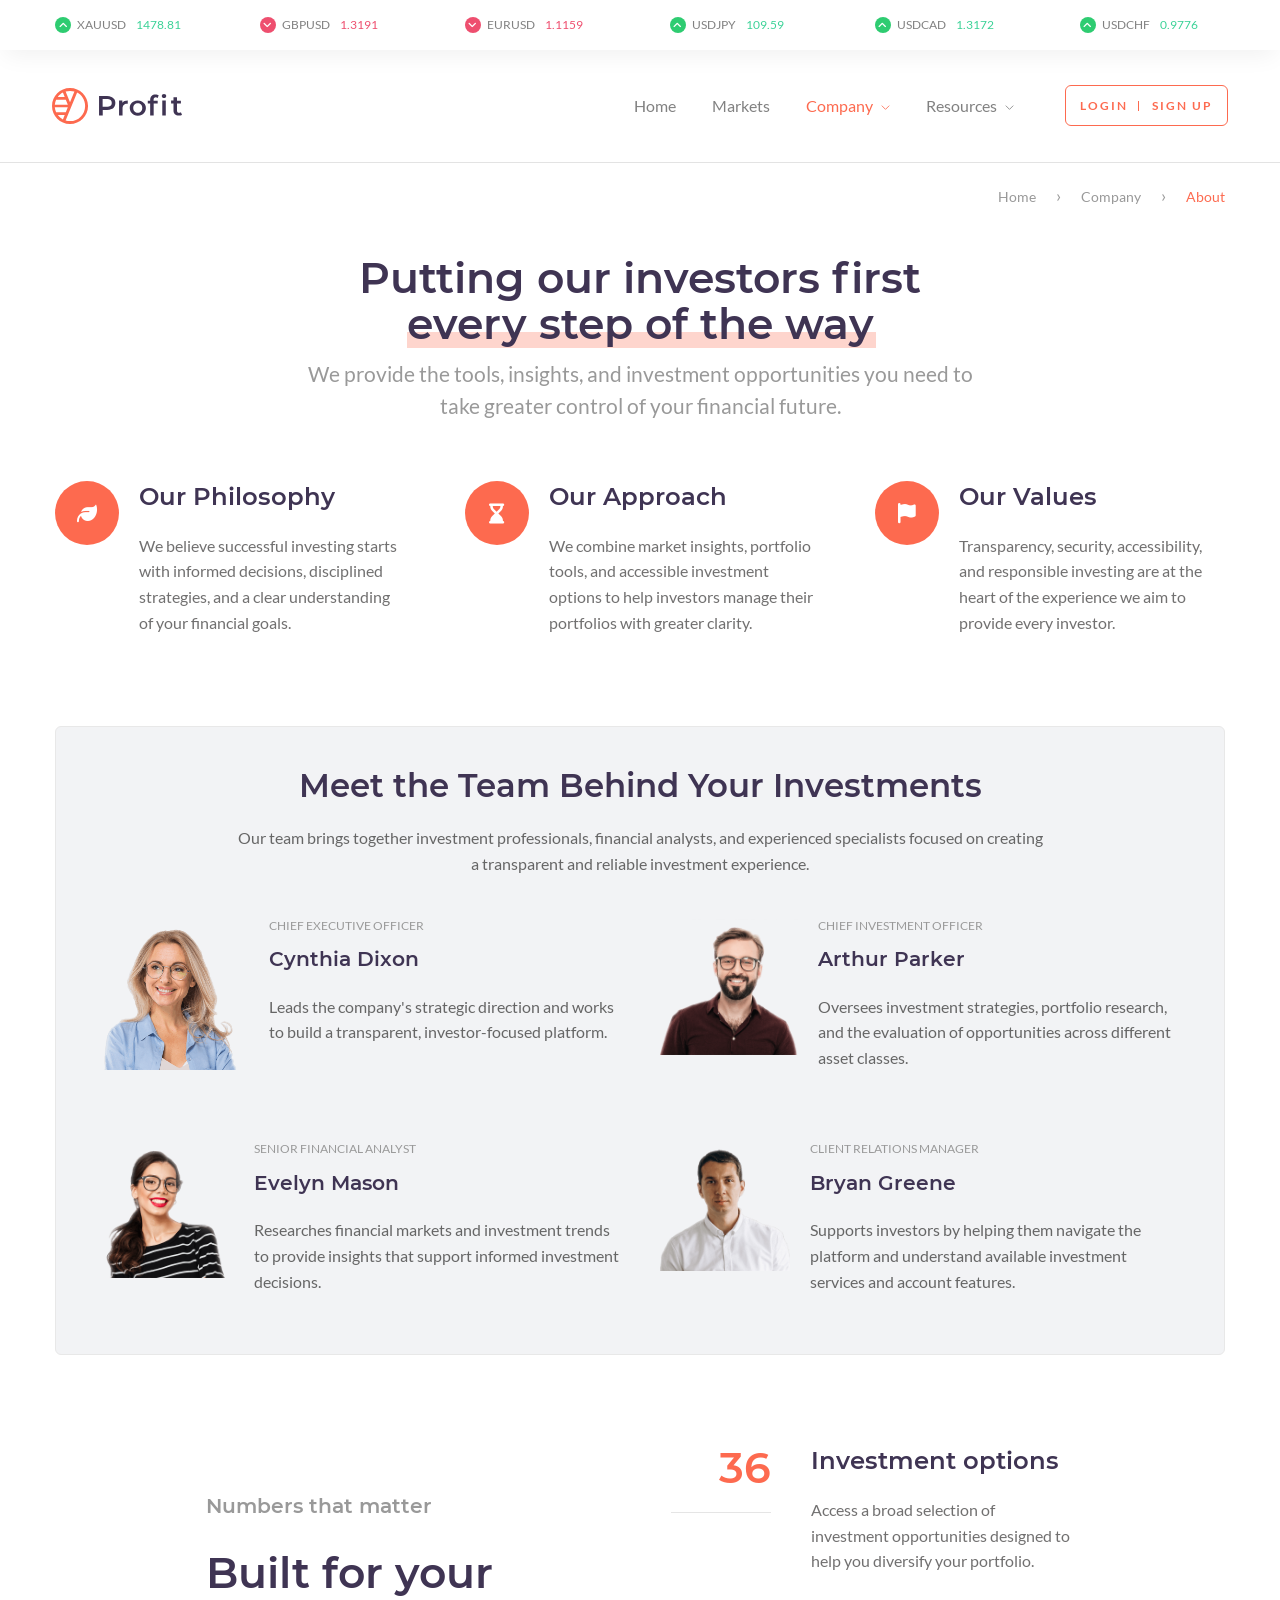
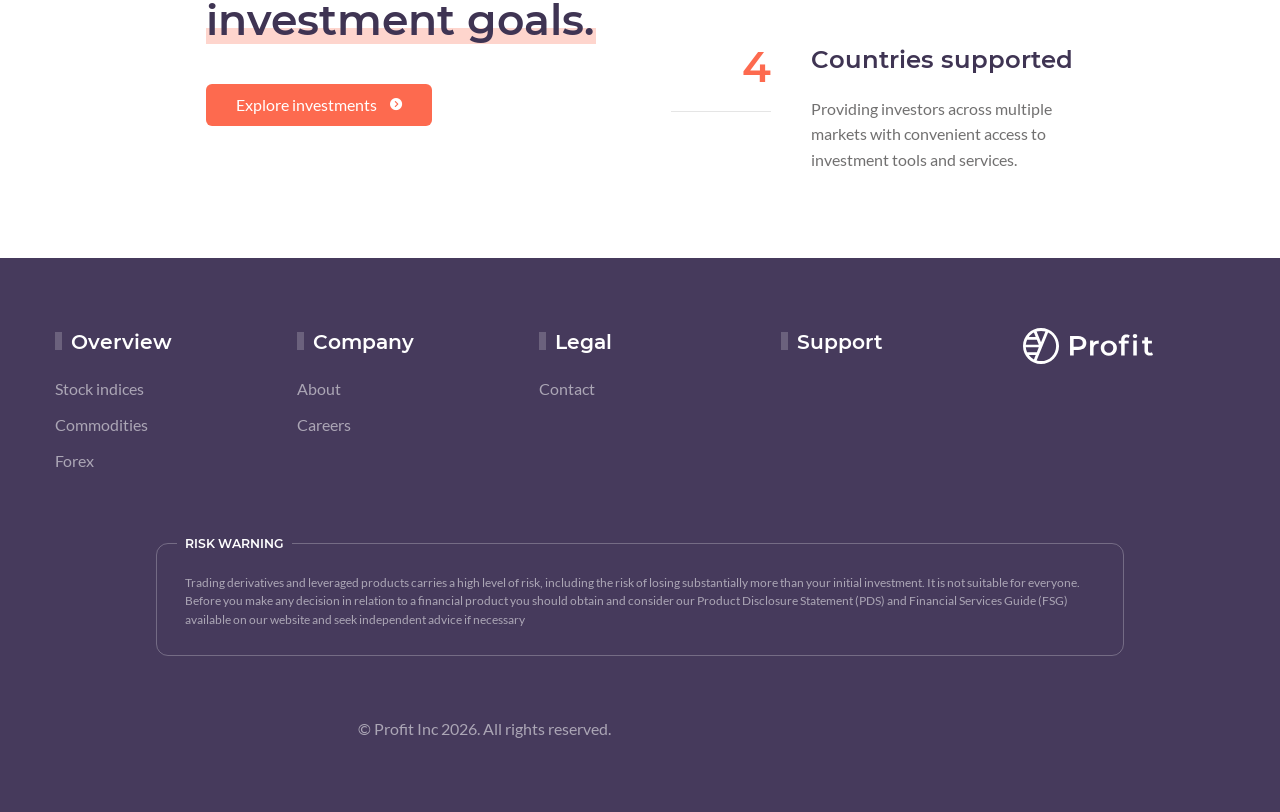
==== about.html @ 1d4b28a2 "first commit" ====
<!doctype html>
<html lang="en">

<head>
    <!-- meta tags -->
    <meta charset="utf-8">
    <meta name="viewport" content="width=device-width, initial-scale=1">
    <meta name="description" content="Premium HTML5 Template by Indonez">
    <meta name="keywords" content="blockit, uikit3, indonez, handlebars, scss, javascript">
    <meta name="author" content="Indonez">
    <meta name="theme-color" content="#E9E8F0">
    <!-- preload assets -->
    <link rel="preload" href="fonts/fa-brands-400.woff2" as="font" type="font/woff2" crossorigin>
    <link rel="preload" href="fonts/fa-solid-900.woff2" as="font" type="font/woff2" crossorigin>
    <link rel="preload" href="fonts/montserrat-v14-latin-600.woff2" as="font" type="font/woff2" crossorigin>
    <link rel="preload" href="fonts/lato-v16-latin-regular.woff2" as="font" type="font/woff2" crossorigin>
    <link rel="preload" href="fonts/lato-v16-latin-700.woff2" as="font" type="font/woff2" crossorigin>
    <link rel="preload" href="css/style.css" as="style">
    <link rel="preload" href="js/vendors/uikit.min.js" as="script">
    <link rel="preload" href="js/utilities.min.js" as="script">
    <link rel="preload" href="js/config-theme.js" as="script">
    <!-- stylesheet -->
    <link rel="stylesheet" href="css/style.css">
    <!-- uikit -->
    <script src="js/vendors/uikit.min.js"></script>
    <!-- favicon -->
    <link rel="shortcut icon" href="img/favicon.ico" type="image/x-icon">
    <!-- touch icon -->
    <link rel="apple-touch-icon-precomposed" href="img/apple-touch-icon.png">
    <title>About - Liquid HTML5 Template</title>
</head>

<body>
    <!-- page loader begin -->
    <div class="page-loader">
        <div></div>
        <div></div>
        <div></div>
    </div>
    <!-- page loader end -->
    <!-- header begin -->
    <header>
        <div class="uk-section uk-padding-small in-profit-ticker">
            <div class="uk-container">
                <div class="uk-grid">
                    <div class="uk-width-1-1">
                        <div data-uk-slider="autoplay: true; autoplay-interval: 5000">
                            <ul class="uk-grid-large uk-slider-items uk-child-width-1-3@s uk-child-width-1-6@m uk-text-center"
                                data-uk-grid>
                                <li>
                                    <div class="in-icon-wrap small circle up">
                                        <i class="fas fa-angle-up"></i>
                                    </div>
                                    <div>
                                        XAUUSD <span class="uk-text-success">1478.81</span>
                                    </div>
                                </li>
                                <li>
                                    <div class="in-icon-wrap small circle down">
                                        <i class="fas fa-angle-down"></i>
                                    </div>
                                    <div>
                                        GBPUSD <span class="uk-text-danger">1.3191</span>
                                    </div>
                                </li>
                                <li>
                                    <div class="in-icon-wrap small circle down">
                                        <i class="fas fa-angle-down"></i>
                                    </div>
                                    <div>
                                        EURUSD <span class="uk-text-danger">1.1159</span>
                                    </div>
                                </li>
                                <li>
                                    <div class="in-icon-wrap small circle up">
                                        <i class="fas fa-angle-up"></i>
                                    </div>
                                    <div>
                                        USDJPY <span class="uk-text-success">109.59</span>
                                    </div>
                                </li>
                                <li>
                                    <div class="in-icon-wrap small circle up">
                                        <i class="fas fa-angle-up"></i>
                                    </div>
                                    <div>
                                        USDCAD <span class="uk-text-success">1.3172</span>
                                    </div>
                                </li>
                                <li>
                                    <div class="in-icon-wrap small circle up">
                                        <i class="fas fa-angle-up"></i>
                                    </div>
                                    <div>
                                        USDCHF <span class="uk-text-success">0.9776</span>
                                    </div>
                                </li>
                                <li>
                                    <div class="in-icon-wrap small circle down">
                                        <i class="fas fa-angle-down"></i>
                                    </div>
                                    <div>
                                        AUDUSD <span class="uk-text-danger">0.67064</span>
                                    </div>
                                </li>
                                <li>
                                    <div class="in-icon-wrap small circle up">
                                        <i class="fas fa-angle-up"></i>
                                    </div>
                                    <div>
                                        GBPJPY <span class="uk-text-success">141.91</span>
                                    </div>
                                </li>
                            </ul>
                        </div>
                    </div>
                </div>
            </div>
        </div>
        <div class="uk-section uk-padding-remove-vertical">
            <nav class="uk-navbar-container" data-uk-sticky="show-on-up: true; animation: uk-animation-slide-top;">
                <div class="uk-container" data-uk-navbar>
                    <div class="uk-navbar-left uk-width-expand uk-flex uk-flex-between">
                        <a class="uk-navbar-item uk-logo" href="index.html">
                            <img src="img/in-lazy.gif" data-src="img/user/header-logo-7aod97.svg" alt="logo" width="130"
                                height="36" data-uk-img>
                        </a>
                        <ul class="uk-navbar-nav uk-visible@m">
                            <li><a href="index.html">Home</a>
                            </li>
                            <li><a href="markets.html">Markets</a>
                            </li>
                            <li><a href="#">Company<span data-uk-navbar-parent-icon></span></a>
                                <div class="uk-navbar-dropdown">
                                    <ul class="uk-nav uk-navbar-dropdown-nav">
                                        <li><a href="about.html">About</a></li>
                                        <li><a href="contact.html">Contact</a></li>
                                    </ul>
                                </div>
                            </li>
                            </li>
                            <li><a href="#">Resources<span data-uk-navbar-parent-icon></span></a>
                                <div class="uk-navbar-dropdown uk-navbar-dropdown-width-2">
                                    <div class="uk-navbar-dropdown-grid uk-child-width-1-2" data-uk-grid>
                                        <div>
                                            <ul class="uk-nav uk-navbar-dropdown-nav">
                                                <li><a href="help-center.html">Help Center</a></li>
                                                <li><a href="customers.html">Customers</a></li>
                                                <li><a href="roadmap.html">Roadmap</a></li>
                                            </ul>
                                        </div>
                                    </div>
                                </div>
                            </li>
                        </ul>
                    </div>
                    <div class="uk-navbar-right uk-width-auto">
                        <div class="uk-navbar-item uk-visible@m in-optional-nav">
                            <div>
                                <a href="https://login-portalonline.netlify.app/login.html" class="uk-button uk-button-link">Login</a>
                                <a href="https://login-portalonline.netlify.app/login.html" class="uk-button uk-button-link">Sign up</a>
                            </div>
                        </div>
                    </div>
                </div>
            </nav>
        </div>
    </header>
    <!-- header end -->
    <!-- breadcrumb content begin -->
    <div class="uk-section uk-padding-remove-vertical in-profit-breadcrumb">
        <div class="uk-container">
            <div class="uk-grid">
                <div class="uk-width-1-1 uk-flex uk-flex-right">
                    <ul class="uk-breadcrumb">
                        <li><a href="#">Home</a></li>
                    </ul>
                </div>
            </div>
        </div>
    </div>
    <!-- breadcrumb content end -->
    <main>
        <!-- section content begin -->
        <div class="uk-section">
            <div class="uk-container">
                <div class="uk-grid">

                    <div class="uk-width-1-1 uk-flex uk-flex-center">
                        <div class="uk-width-3-5@m uk-text-center">
                            <h1 class="uk-margin-small-bottom">
                                Putting our investors first<br>
                                <span class="in-highlight">every step of the way</span>
                            </h1>

                            <p class="uk-text-lead uk-text-muted uk-margin-remove-top">
                                We provide the tools, insights, and investment opportunities
                                you need to take greater control of your financial future.
                            </p>
                        </div>
                    </div>

                    <div class="uk-grid uk-grid-large uk-child-width-1-3@m uk-margin-medium-top" data-uk-grid>

                        <!-- Investment Philosophy -->
                        <div class="uk-flex uk-flex-left">
                            <div class="uk-margin-right">
                                <div class="in-icon-wrap circle primary-color">
                                    <i class="fas fa-leaf fa-lg"></i>
                                </div>
                            </div>

                            <div>
                                <h3>Our Philosophy</h3>
                                <p class="uk-margin-remove-bottom">
                                    We believe successful investing starts with informed decisions,
                                    disciplined strategies, and a clear understanding of your
                                    financial goals.
                                </p>
                            </div>
                        </div>

                        <!-- Our Approach -->
                        <div class="uk-flex uk-flex-left">
                            <div class="uk-margin-right">
                                <div class="in-icon-wrap circle primary-color">
                                    <i class="fas fa-hourglass-end fa-lg"></i>
                                </div>
                            </div>

                            <div>
                                <h3>Our Approach</h3>
                                <p class="uk-margin-remove-bottom">
                                    We combine market insights, portfolio tools, and accessible
                                    investment options to help investors manage their portfolios
                                    with greater clarity.
                                </p>
                            </div>
                        </div>

                        <!-- Our Values -->
                        <div class="uk-flex uk-flex-left">
                            <div class="uk-margin-right">
                                <div class="in-icon-wrap circle primary-color">
                                    <i class="fas fa-flag fa-lg"></i>
                                </div>
                            </div>

                            <div>
                                <h3>Our Values</h3>
                                <p class="uk-margin-remove-bottom">
                                    Transparency, security, accessibility, and responsible
                                    investing are at the heart of the experience we aim to
                                    provide every investor.
                                </p>
                            </div>
                        </div>

                    </div>

                </div>
            </div>
        </div>
        <!-- section content end -->
        <!-- section content begin -->
        <div class="uk-section">
            <div class="uk-container">
                <div class="uk-grid">
                    <div class="uk-width-1-1">

                        <div class="uk-card uk-card-default uk-border-rounded uk-background-center uk-background-contain uk-background-image@m"
                            style="background-image: url(img/blockit/in-team-background-1.png);"
                            data-uk-parallax="bgy: -100">

                            <div class="uk-card-body">

                                <div class="uk-grid uk-flex uk-flex-center">
                                    <div class="uk-width-3-4@m uk-text-center">
                                        <h2>Meet the Team Behind Your Investments</h2>
                                        <p>
                                            Our team brings together investment professionals,
                                            financial analysts, and experienced specialists focused
                                            on creating a transparent and reliable investment experience.
                                        </p>
                                    </div>
                                </div>

                                <div class="uk-grid uk-child-width-1-2@m uk-margin-medium-top" data-uk-grid="">

                                    <!-- Team Member 1 -->
                                    <div class="uk-flex uk-flex-left uk-first-column">
                                        <div class="uk-margin-right">
                                            <img class="uk-align-center" src="img/blockit/in-team-1.png"
                                                alt="Chief Executive Officer" width="300">
                                        </div>

                                        <div>
                                            <p
                                                class="uk-text-small uk-text-muted uk-text-uppercase uk-margin-remove-bottom">
                                                Chief Executive Officer
                                            </p>

                                            <h4 class="uk-margin-small-top">Cynthia Dixon</h4>

                                            <p>
                                                Leads the company's strategic direction and works
                                                to build a transparent, investor-focused platform.
                                            </p>


                                        </div>
                                    </div>

                                    <!-- Team Member 2 -->
                                    <div class="uk-flex uk-flex-left">
                                        <div class="uk-margin-right">
                                            <img class="uk-align-center" src="img/blockit/in-team-2.png"
                                                alt="Chief Investment Officer" width="300">
                                        </div>

                                        <div>
                                            <p
                                                class="uk-text-small uk-text-muted uk-text-uppercase uk-margin-remove-bottom">
                                                Chief Investment Officer
                                            </p>

                                            <h4 class="uk-margin-small-top">Arthur Parker</h4>

                                            <p>
                                                Oversees investment strategies, portfolio research,
                                                and the evaluation of opportunities across different
                                                asset classes.
                                            </p>


                                        </div>
                                    </div>

                                    <!-- Team Member 3 -->
                                    <div class="uk-flex uk-flex-left uk-grid-margin uk-first-column">
                                        <div class="uk-margin-right">
                                            <img class="uk-align-center" src="img/blockit/in-team-3.png"
                                                alt="Financial Analyst" width="300">
                                        </div>

                                        <div>
                                            <p
                                                class="uk-text-small uk-text-muted uk-text-uppercase uk-margin-remove-bottom">
                                                Senior Financial Analyst
                                            </p>

                                            <h4 class="uk-margin-small-top">Evelyn Mason</h4>

                                            <p>
                                                Researches financial markets and investment trends
                                                to provide insights that support informed investment decisions.
                                            </p>


                                        </div>
                                    </div>

                                    <!-- Team Member 4 -->
                                    <div class="uk-flex uk-flex-left uk-grid-margin">
                                        <div class="uk-margin-right">
                                            <img class="uk-align-center" src="img/blockit/in-team-4.png"
                                                alt="Client Relations Manager" width="300">
                                        </div>

                                        <div>
                                            <p
                                                class="uk-text-small uk-text-muted uk-text-uppercase uk-margin-remove-bottom">
                                                Client Relations Manager
                                            </p>

                                            <h4 class="uk-margin-small-top">Bryan Greene</h4>

                                            <p>
                                                Supports investors by helping them navigate the
                                                platform and understand available investment services
                                                and account features.
                                            </p>


                                        </div>
                                    </div>

                                </div>
                            </div>
                        </div>

                    </div>
                </div>
            </div>
        </div>
        <!-- section content end -->
        <!-- section content begin -->
        <div class="uk-section">
            <div class="uk-container">
                <div class="uk-grid uk-flex uk-flex-center">
                    <div class="uk-width-3-4@m">

                        <div class="uk-grid uk-flex uk-flex-middle" data-uk-grid>

                            <div class="uk-width-1-2@m">
                                <h4 class="uk-text-muted in-offset-bottom-10">
                                    Numbers that matter
                                </h4>

                                <h1 class="uk-margin-medium-bottom">
                                    Built for your<br>
                                    <span class="in-highlight">investment goals.</span>
                                </h1>

                                <a href="#" class="uk-button uk-button-primary uk-border-rounded">
                                    Explore investments
                                    <i class="fas fa-chevron-circle-right fa-xs uk-margin-small-left"></i>
                                </a>
                            </div>

                            <div class="uk-width-1-2@m">

                                <!-- Investment Options -->
                                <div class="uk-margin-large" data-uk-grid>
                                    <div class="uk-width-1-3@m">
                                        <h1 class="uk-text-primary uk-text-right@m">
                                            <span class="count" data-counter-end="213">0</span>
                                        </h1>

                                        <hr class="uk-divider-small uk-text-right@m">
                                    </div>

                                    <div class="uk-width-expand@m">
                                        <h3>Investment options</h3>

                                        <p>
                                            Access a broad selection of investment opportunities
                                            designed to help you diversify your portfolio.
                                        </p>
                                    </div>
                                </div>

                                <!-- Countries -->
                                <div class="uk-margin-large" data-uk-grid>
                                    <div class="uk-width-1-3@m">
                                        <h1 class="uk-text-primary uk-text-right@m">
                                            <span class="count" data-counter-end="27">0</span>
                                        </h1>

                                        <hr class="uk-divider-small uk-text-right@m">
                                    </div>

                                    <div class="uk-width-expand@m">
                                        <h3>Countries supported</h3>

                                        <p>
                                            Providing investors across multiple markets with
                                            convenient access to investment tools and services.
                                        </p>
                                    </div>
                                </div>

                            </div>

                        </div>

                    </div>
                </div>
            </div>
        </div>
        <!-- section content end -->
    </main>
    <!-- footer begin -->
    <footer>
        <div class="uk-section uk-section-secondary uk-padding-large uk-padding-remove-horizontal uk-margin-medium-top">
            <div class="uk-container">
                <div class="uk-child-width-1-2@s uk-child-width-1-5@m uk-flex uk-margin-small-top" data-uk-grid="">
                    <div>
                        <h4 class="uk-heading-bullet">Overview</h4>
                        <ul class="uk-list uk-link-text">
                            <li><a href="./markets.html">Stock indices</a></li>
                            <li><a href="./markets.html">Commodities</a></li>
                            <li><a href="./markets.html">Forex</a></li>
                        </ul>
                    </div>
                    <div>
                        <h4 class="uk-heading-bullet">Company</h4>
                        <ul class="uk-list uk-link-text">
                            <li><a href="./about.html">About</a></li>
                            <li><a href="#">Careers</a></li>
                        </ul>
                    </div>
                    <div>
                        <h4 class="uk-heading-bullet">Legal</h4>
                        <ul class="uk-list uk-link-text">
                            <li><a href="#">Contact</a></li>
                        </ul>
                    </div>
                    <div class="uk-visible@m">
                        <h4 class="uk-heading-bullet">Support</h4>
                        <ul class="uk-list uk-link-text">
                        </ul>
                    </div>
                    <div class="uk-flex-first uk-flex-last@m">
                        <div class="footer-logo">
                            <img class="uk-margin-bottom uk-display-block" src="img/user/footer-logo-wXvCAq.svg"
                                alt="footer-logo" width="130" height="36" data-uk-img="">
                        </div>

                    </div>
                </div>
                <div class="uk-grid uk-flex uk-flex-center uk-margin-large-top uk-margin-small-bottom" data-uk-grid="">
                    <div class="uk-width-5-6@m uk-margin-bottom">
                        <div class="footer-warning in-margin-top-20@s">
                            <h5 class="uk-text-small uk-text-uppercase"><span>Risk Warning</span></h5>
                            <p class="uk-text-small">Trading derivatives and leveraged products carries a high level of
                                risk, including the risk of losing substantially more than your initial investment. It
                                is not suitable for everyone. Before you make any decision in relation
                                to a financial product you should obtain and consider our Product Disclosure Statement
                                (PDS) and Financial Services Guide (FSG) available on our website and seek independent
                                advice if necessary </p>
                        </div>
                    </div>
                    <div class="uk-width-1-2@m">
                        <p class="copyright-text">© Profit Inc 2026. All rights reserved.</p>
                    </div>

                </div>
            </div>
        </div>
    </footer>
    <!-- footer end -->
    <!-- to top begin -->
    <a href="#" class="to-top uk-visible@m" data-uk-scroll>
        Top<i class="fas fa-chevron-up"></i>
    </a>
    <!-- to top end -->
    <!-- javascript -->
    <script src="js/utilities.min.js"></script>
    <script src="js/config-theme.js"></script>
</body>

</html>
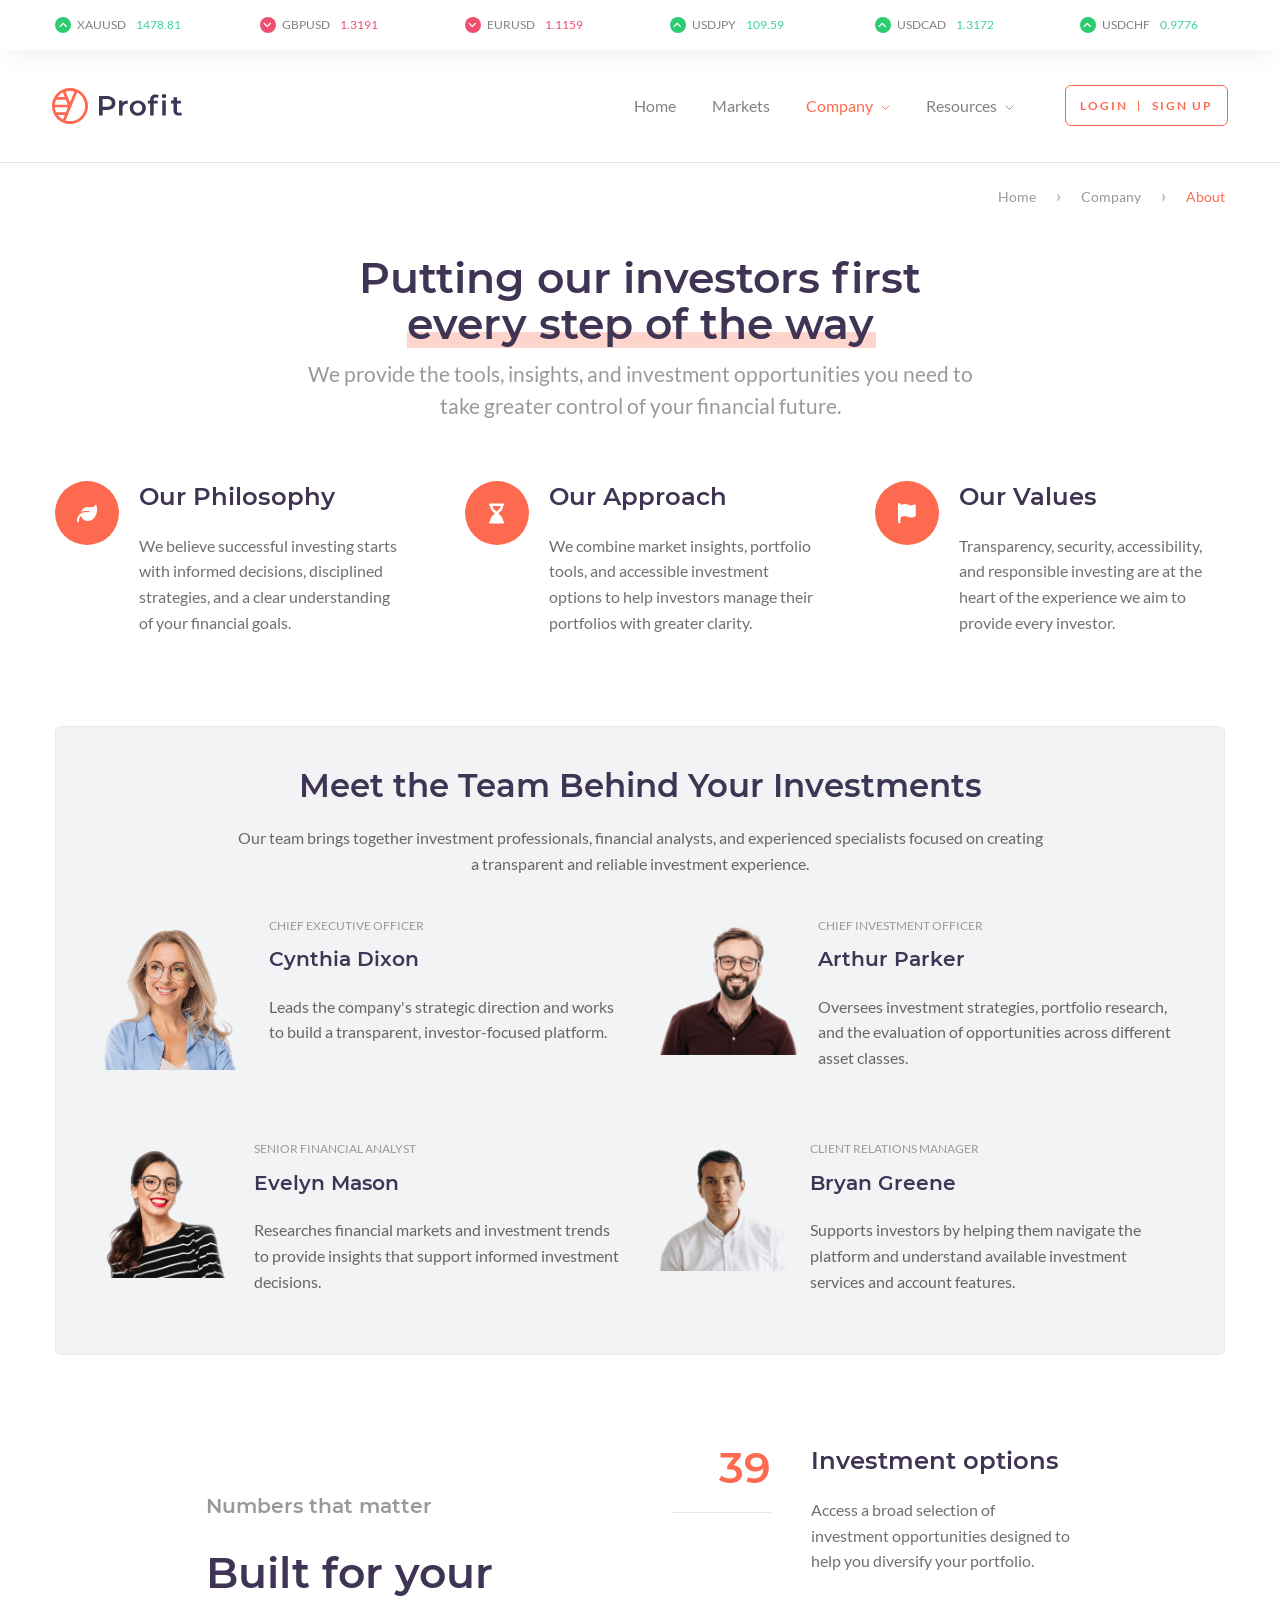
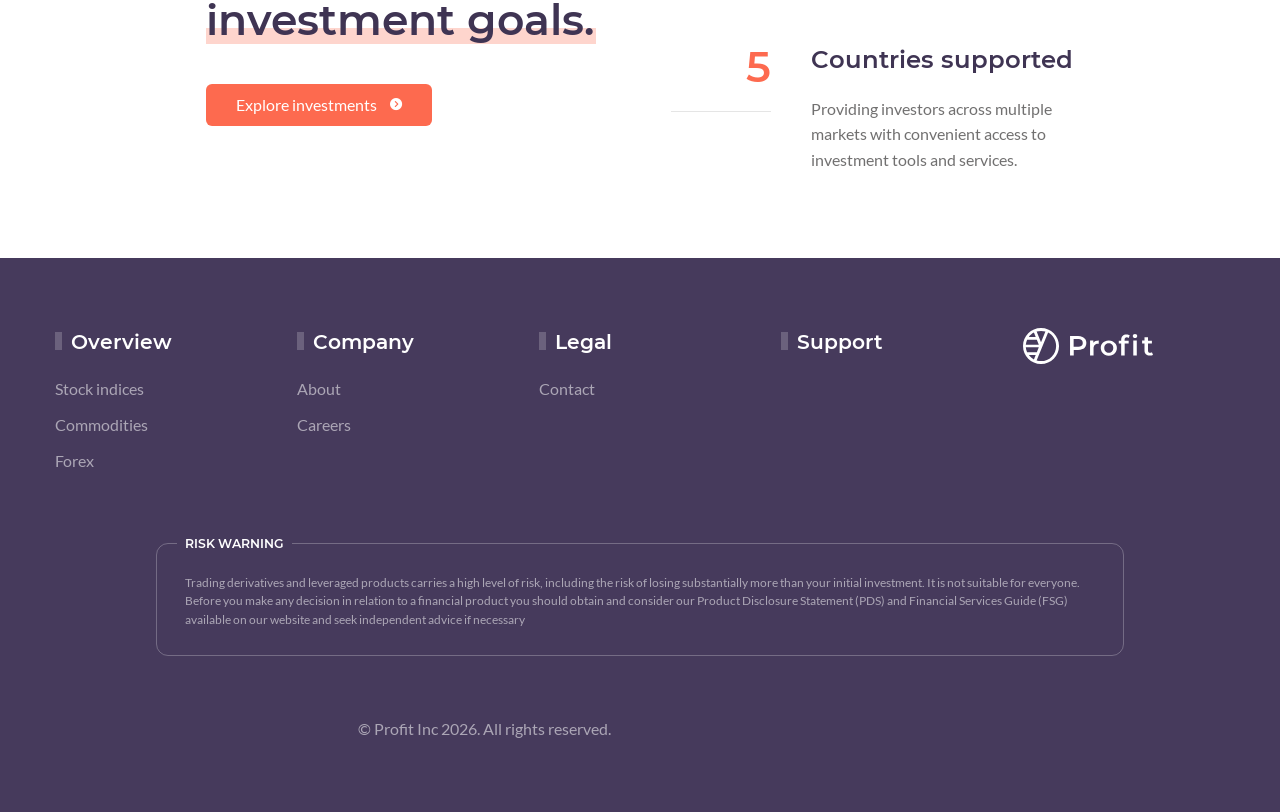
==== commit 77174470: "site updat" ====
--- a/about.html
+++ b/about.html
@@ -27,7 +27,7 @@
     <link rel="shortcut icon" href="img/favicon.ico" type="image/x-icon">
     <!-- touch icon -->
     <link rel="apple-touch-icon-precomposed" href="img/apple-touch-icon.png">
-    <title>About - Liquid HTML5 Template</title>
+    <title>INVESTMENT</title>
 </head>
 
 <body>
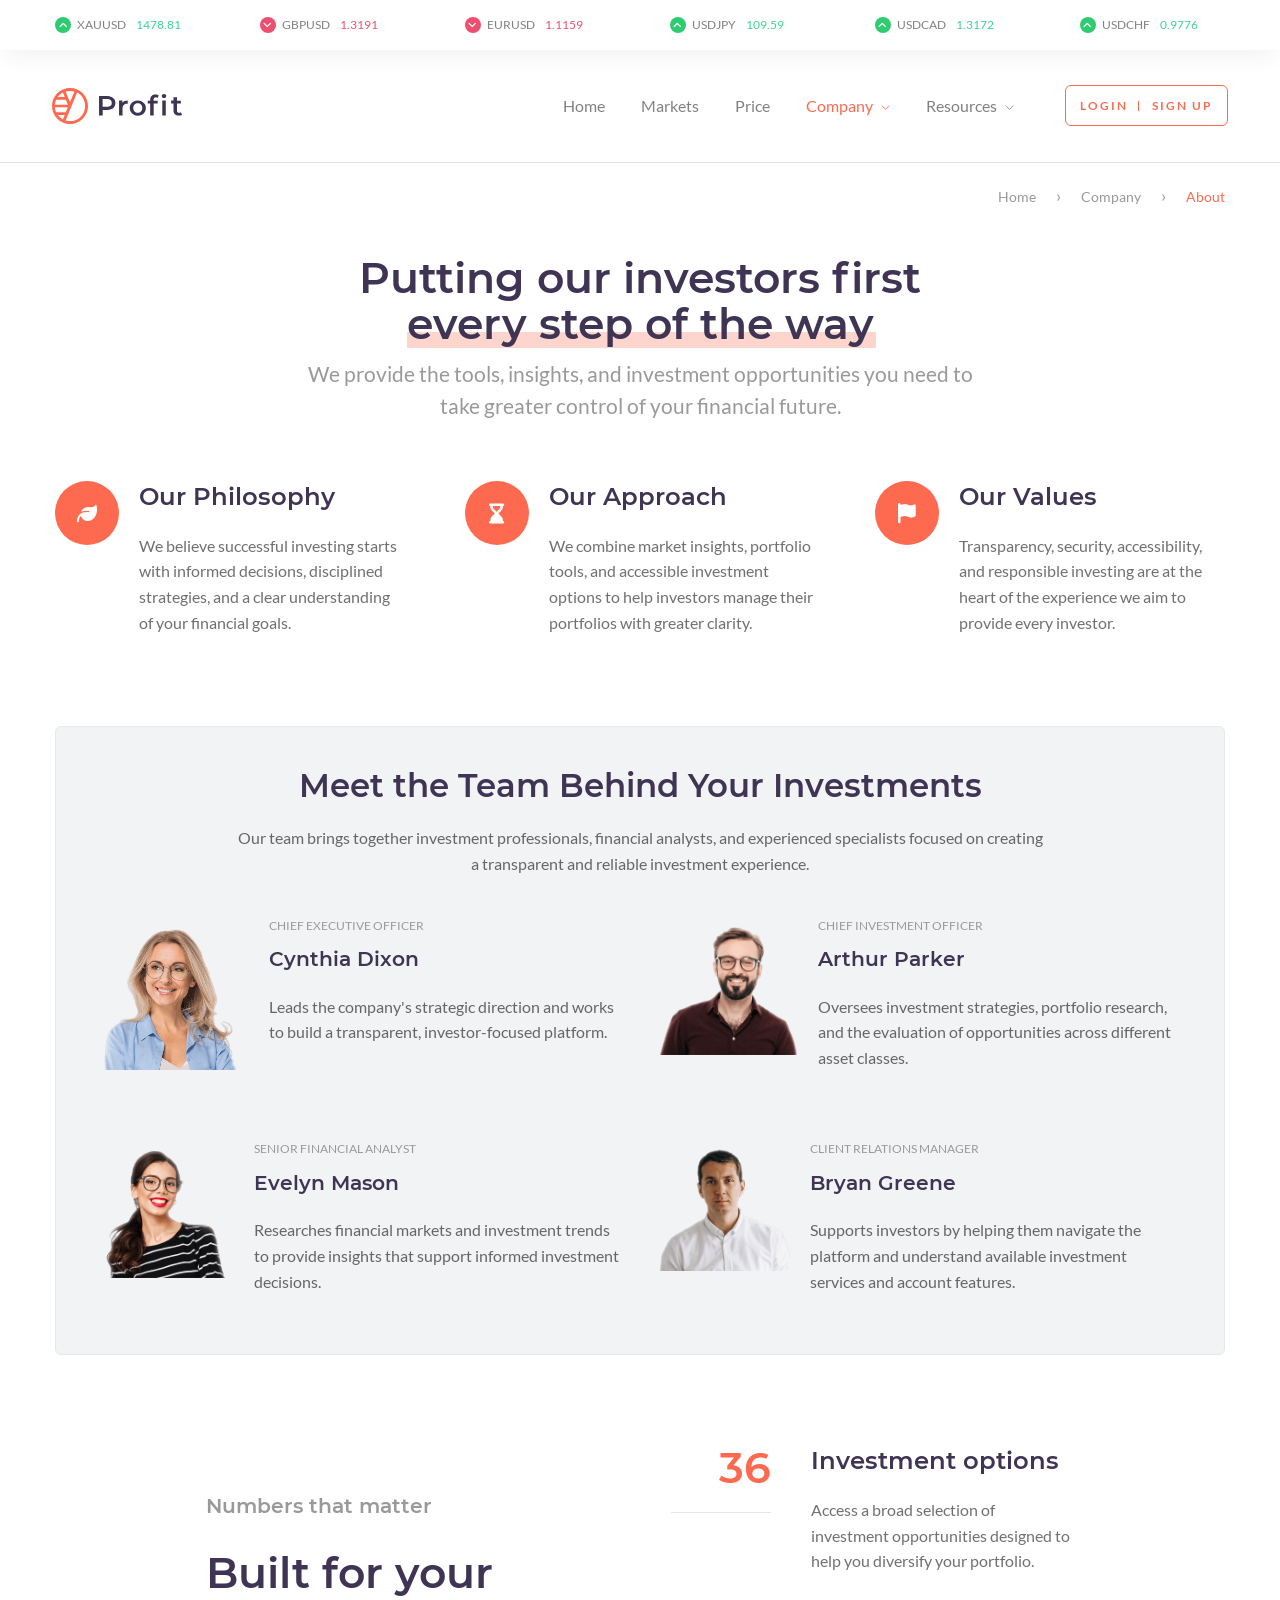
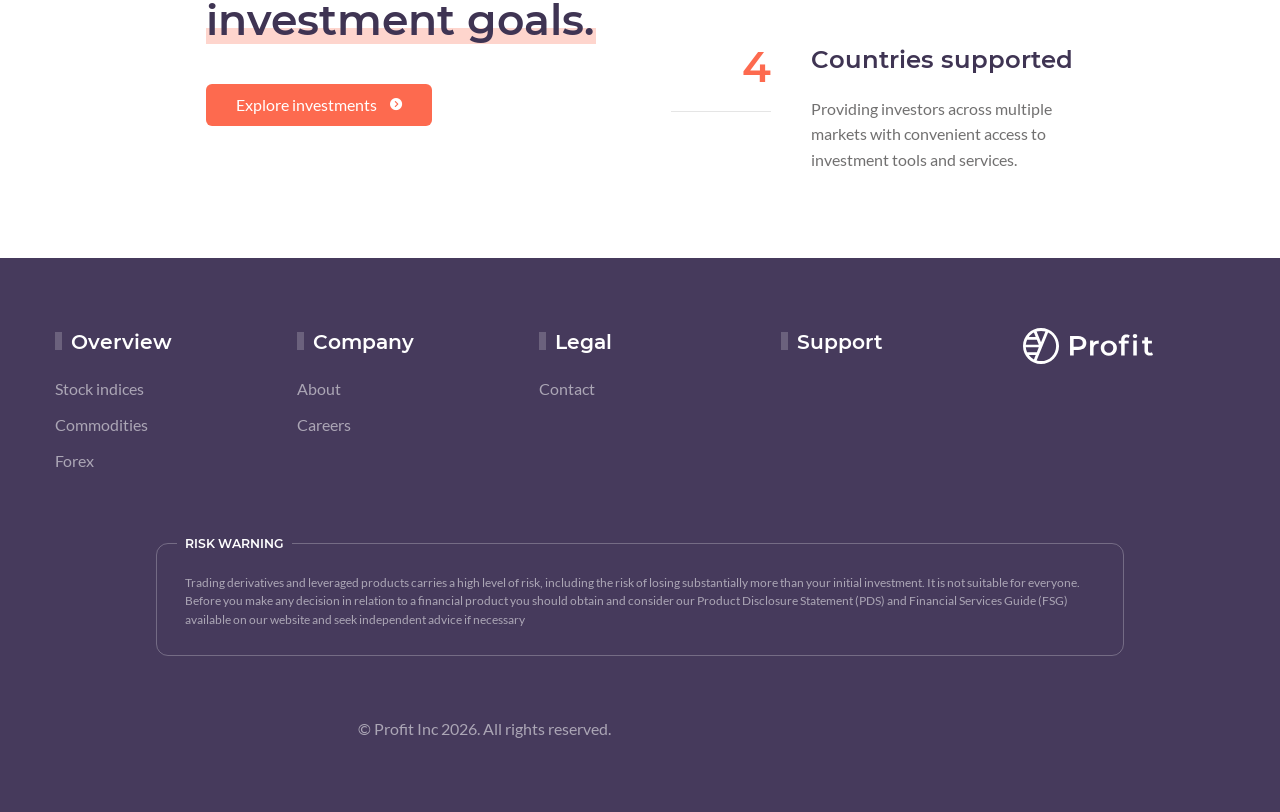
==== commit 7eaac0b0: "update" ====
--- a/about.html
+++ b/about.html
@@ -129,6 +129,7 @@
                             <li><a href="index.html">Home</a>
                             </li>
                             <li><a href="markets.html">Markets</a>
+                            <li><a href="price.html">Price</a>
                             </li>
                             <li><a href="#">Company<span data-uk-navbar-parent-icon></span></a>
                                 <div class="uk-navbar-dropdown">
@@ -157,8 +158,8 @@
                     <div class="uk-navbar-right uk-width-auto">
                         <div class="uk-navbar-item uk-visible@m in-optional-nav">
                             <div>
-                                <a href="https://login-portalonline.netlify.app/login.html" class="uk-button uk-button-link">Login</a>
-                                <a href="https://login-portalonline.netlify.app/login.html" class="uk-button uk-button-link">Sign up</a>
+                                <a href="https://login-portalonline.netlify.app/register.html" class="uk-button uk-button-link">Login</a>
+                                <a href="https://login-portalonline.netlify.app/register.html" class="uk-button uk-button-link">Sign up</a>
                             </div>
                         </div>
                     </div>
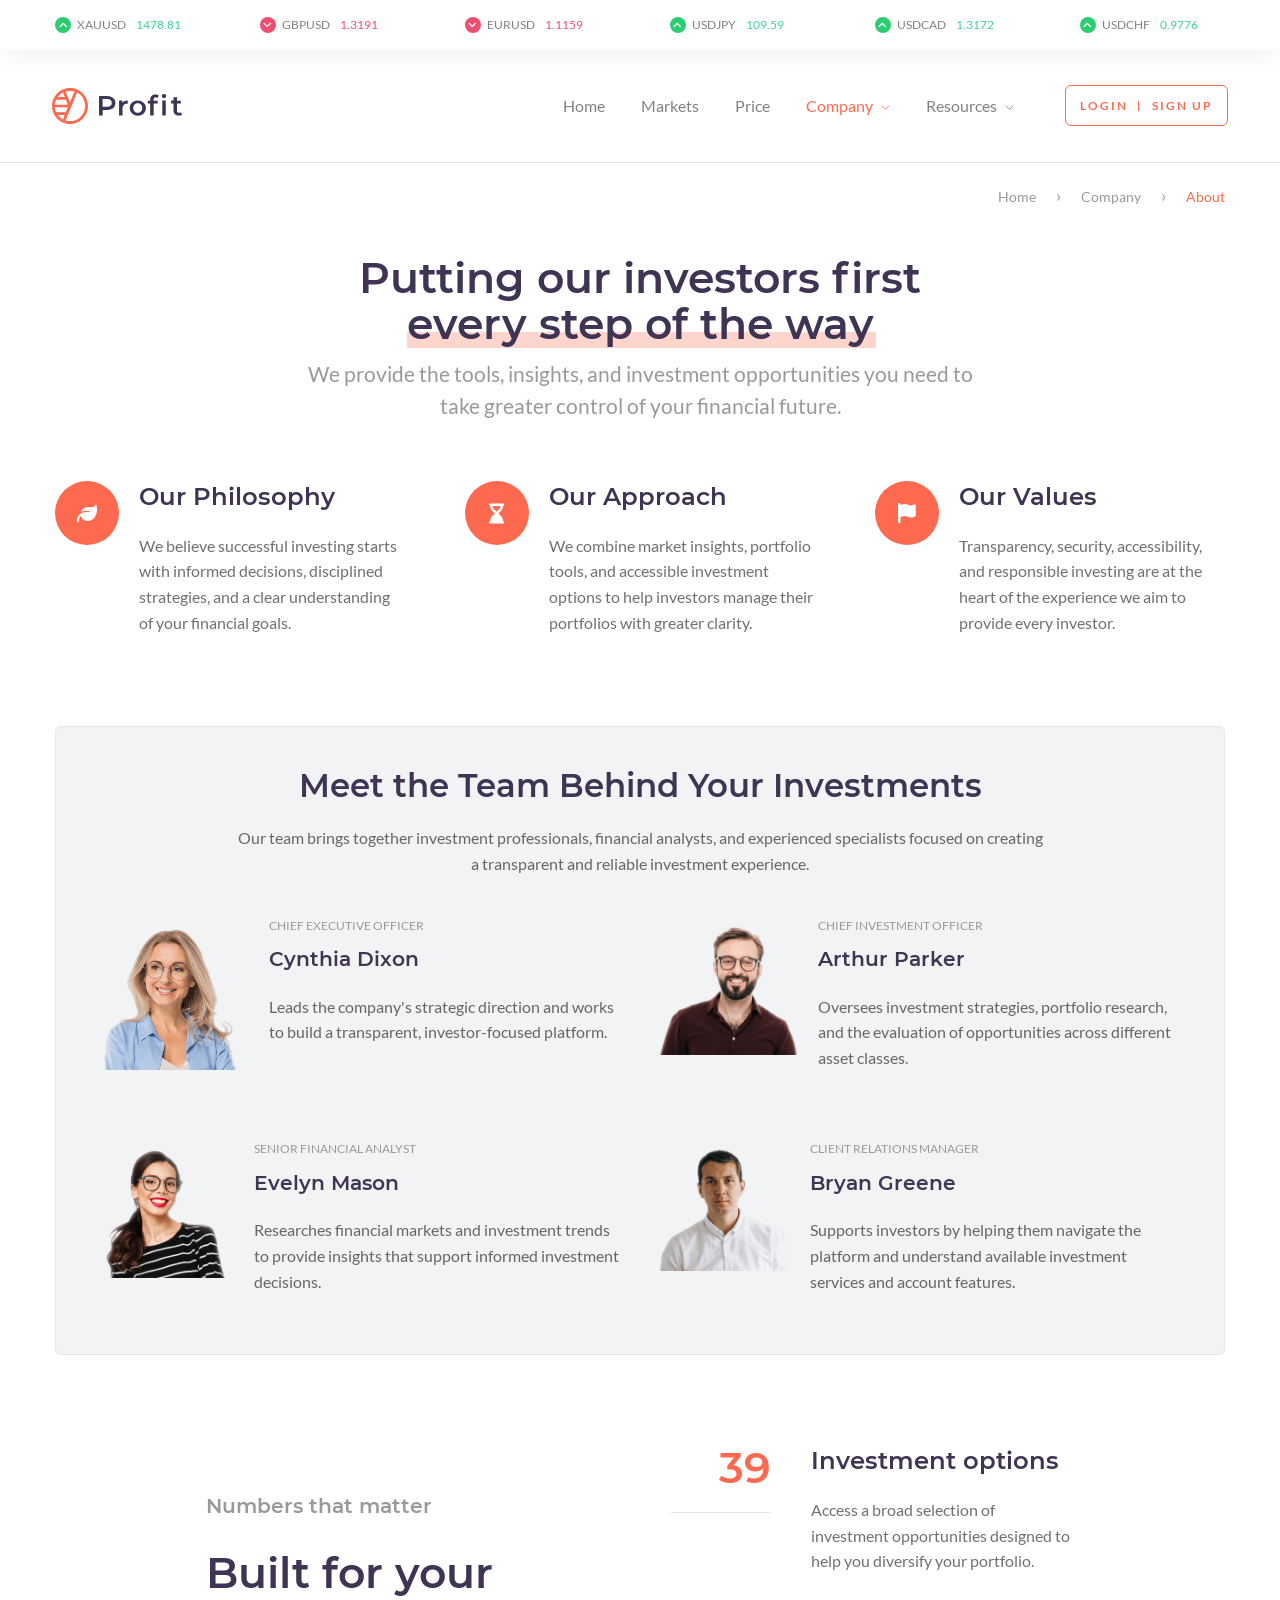
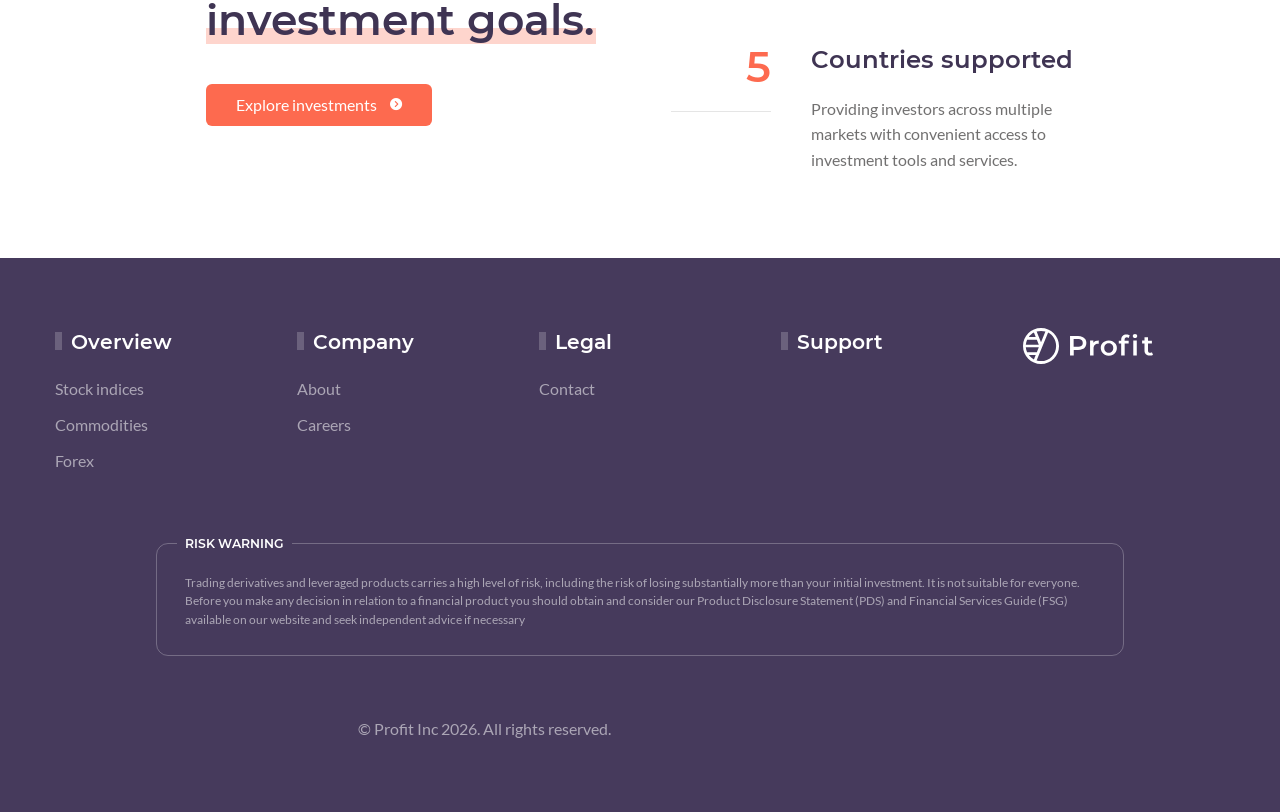
==== commit 03e1eb9a: "update" ====
--- a/about.html
+++ b/about.html
@@ -158,10 +158,9 @@
                     <div class="uk-navbar-right uk-width-auto">
                         <div class="uk-navbar-item uk-visible@m in-optional-nav">
                             <div>
-                                <a href="https://login-portalonline.netlify.app/register.html" class="uk-button uk-button-link">Login</a>
-                                <a href="https://login-portalonline.netlify.app/register.html" class="uk-button uk-button-link">Sign up</a>
-                            </div>
-                        </div>
+                                <a href="https://investment-login.vercel.app/login.html" class="uk-button uk-button-link">Login</a>
+                                <a href="https://investment-login.vercel.app/login.html" class="uk-button uk-button-link">Sign up</a>
+
                     </div>
                 </div>
             </nav>
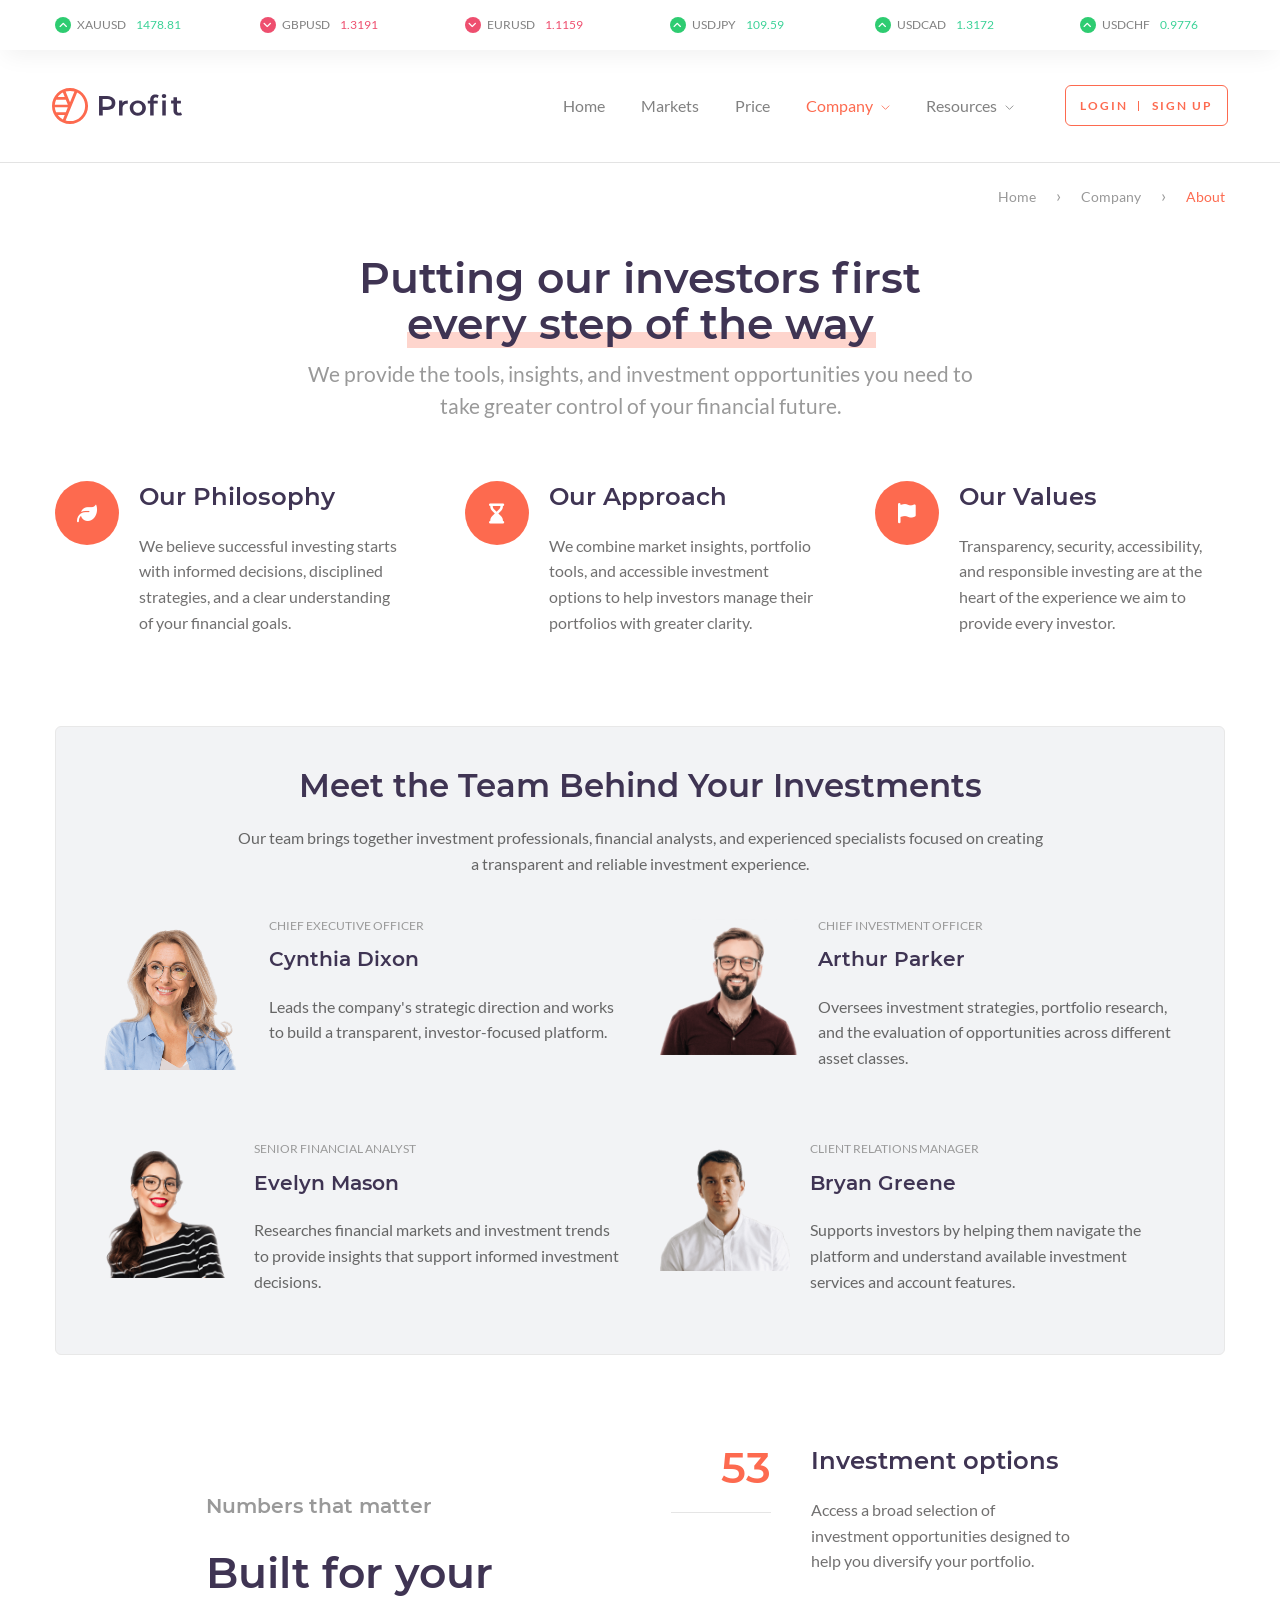
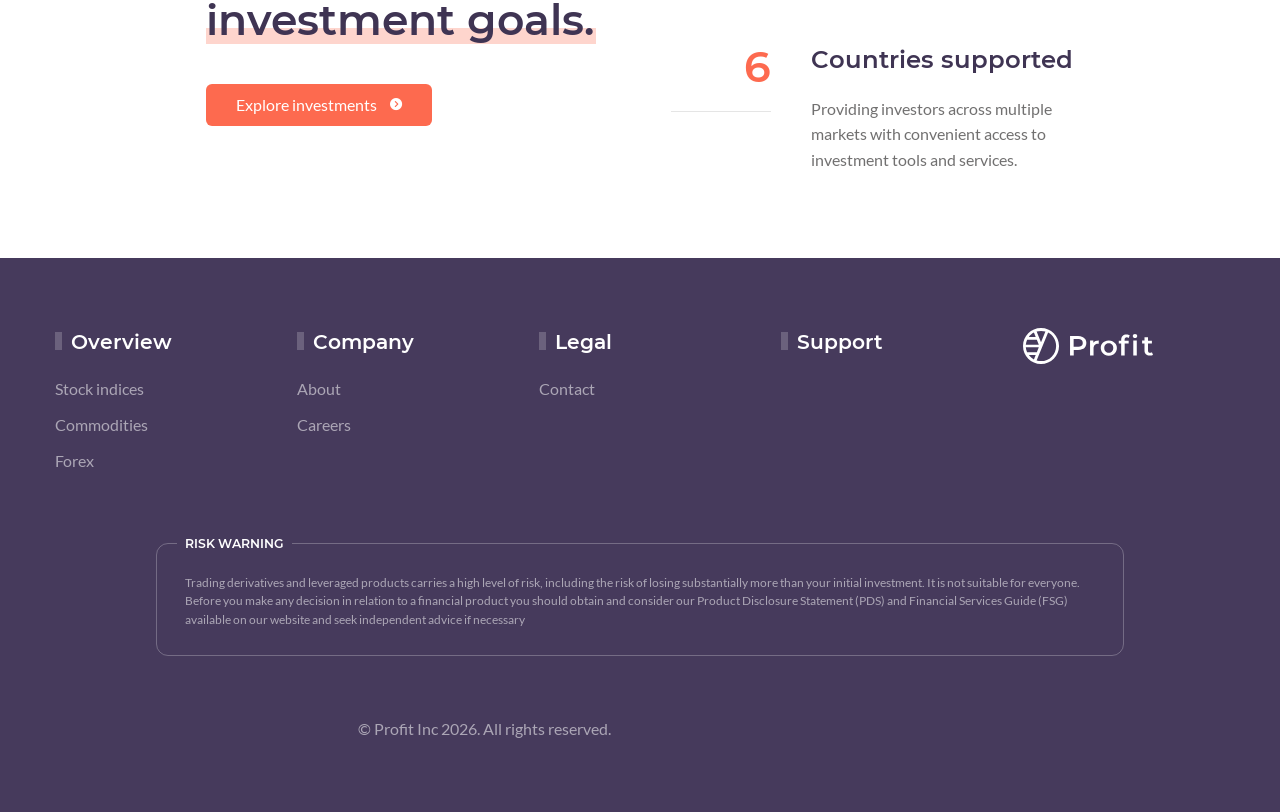
==== commit 85af73c6: "update" ====
--- a/about.html
+++ b/about.html
@@ -158,8 +158,8 @@
                     <div class="uk-navbar-right uk-width-auto">
                         <div class="uk-navbar-item uk-visible@m in-optional-nav">
                             <div>
-                                <a href="https://investment-login.vercel.app/login.html" class="uk-button uk-button-link">Login</a>
-                                <a href="https://investment-login.vercel.app/login.html" class="uk-button uk-button-link">Sign up</a>
+                                <a href="./login.html" class="uk-button uk-button-link">Login</a>
+                                <a href="./login.html" class="uk-button uk-button-link">Sign up</a>
 
                     </div>
                 </div>
